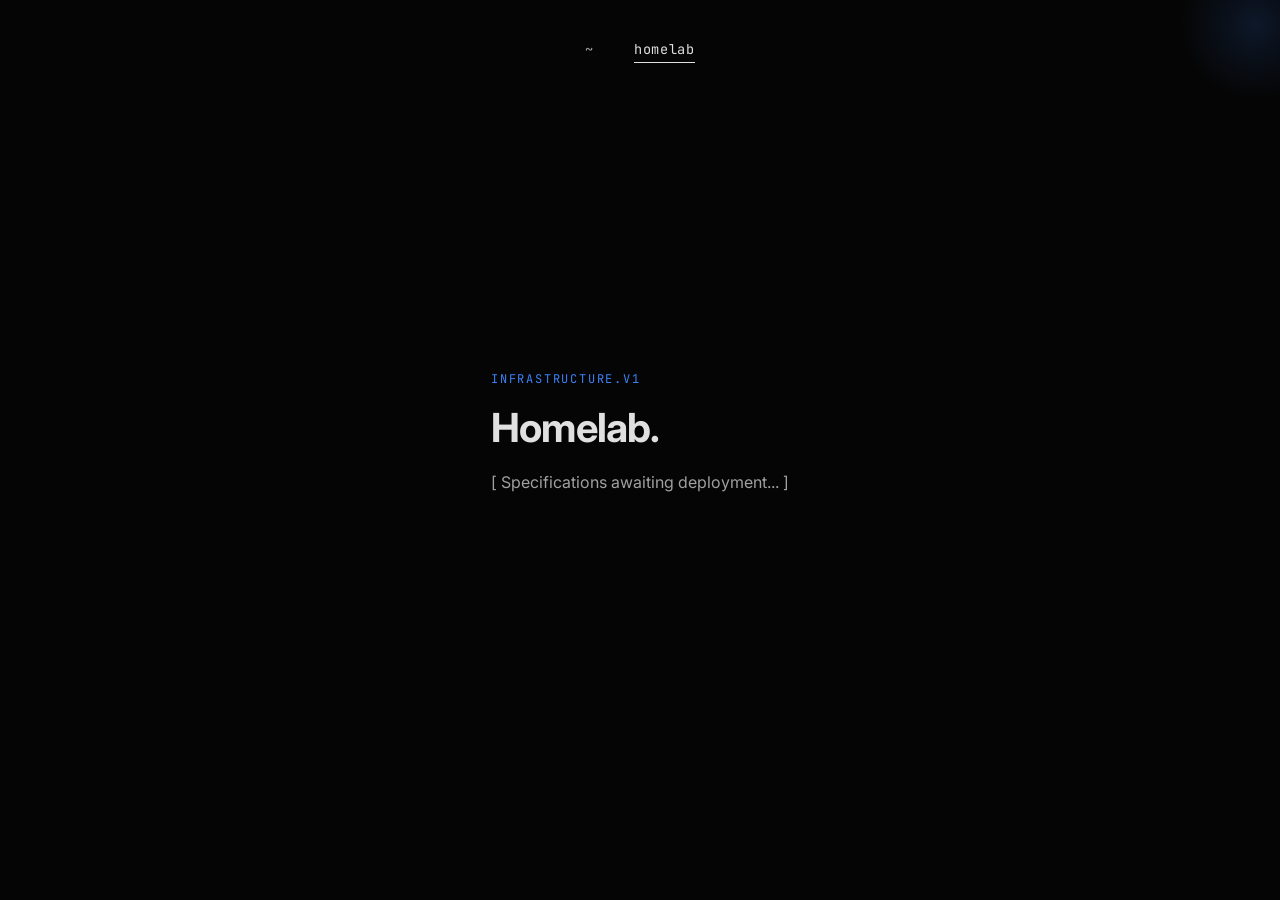
==== homelab.html @ 0dddd1da "Add files via upload" ====
<!DOCTYPE html>
<html lang="en">
<head>
    <meta charset="UTF-8">
    <meta name="viewport" content="width=device-width, initial-scale=1.0">
    <title>SECURE // HOMELAB</title>
    
    <link rel="apple-touch-icon" sizes="180x180" href="apple-touch-icon.png">
    <link rel="icon" type="image/png" sizes="32x32" href="favicon-32x32.png">
    <link rel="icon" type="image/png" sizes="16x16" href="favicon-16x16.png">
    <link rel="manifest" href="site.webmanifest">
    <link rel="icon" type="image/x-icon" href="favicon.ico">

    <style>
        @import url('https://fonts.googleapis.com/css2?family=JetBrains+Mono:wght@300;500&family=Inter:wght@400;700&display=swap');

        body, html {
            margin: 0;
            padding: 0;
            height: 100%;
            background: #050505;
            color: #e0e0e0;
            font-family: 'Inter', sans-serif;
            display: flex;
            justify-content: center;
            align-items: center;
            overflow: hidden;
        }

        body::before {
            content: "";
            position: fixed;
            top: 0; left: 0; width: 100%; height: 100%;
            opacity: 0.5;
            pointer-events: none;
            background-image: url('https://www.transparenttextures.com/patterns/stardust.png');
            filter: blur(4px);
            transform: scale(1.1);
        }

        .top-nav {
            position: absolute;
            top: 2.5rem;
            left: 0;
            width: 100%;
            display: flex;
            justify-content: center;
            gap: 2.5rem;
            z-index: 10;
        }

        .nav-link {
            font-family: 'JetBrains Mono', monospace;
            color: #a0a0a0;
            text-decoration: none;
            font-size: 0.85rem;
            letter-spacing: 0.05em;
            transition: all 0.3s ease;
            padding-bottom: 4px;
            border-bottom: 1px solid transparent;
        }

        .nav-link:hover {
            color: #3b82f6;
            border-bottom: 1px solid #3b82f6;
        }

        .nav-link.active {
            color: #e0e0e0;
            border-bottom: 1px solid #e0e0e0;
        }

        .card {
            width: 90%;
            max-width: 500px;
            padding: 3rem;
            background: transparent; 
            border-radius: 12px;
            text-align: left;
            position: relative;
        }

        .tag {
            font-family: 'JetBrains Mono', monospace;
            font-size: 0.75rem;
            color: #3b82f6;
            letter-spacing: 0.15em;
            margin-bottom: 1rem;
            display: block;
        }

        h1 {
            font-weight: 700;
            font-size: 2.5rem;
            margin: 0 0 1rem 0;
            letter-spacing: -0.02em;
        }

        p {
            font-size: 1rem;
            line-height: 1.8;
            color: #a0a0a0;
            margin-bottom: 2rem;
        }

        .glow {
            position: absolute;
            top: -50px;
            right: -50px;
            width: 150px;
            height: 150px;
            background: radial-gradient(circle, rgba(59, 130, 246, 0.15), transparent 70%);
            z-index: -1;
        }

        /* --- MOBILE RESPONSIVENESS --- */
        @media (max-width: 600px) {
            .card {
                padding: 1.5rem;
                width: 85%;
            }
            h1 {
                font-size: 2rem;
            }
            p {
                font-size: 0.95rem;
            }
            .top-nav {
                top: 1.5rem;
                gap: 1.5rem;
            }
        }
    </style>
</head>
<body>

    <nav class="top-nav">
        <a href="index.html" class="nav-link">~</a>
        <a href="homelab.html" class="nav-link active">homelab</a>
    </nav>

    <div class="glow"></div>
    <div class="card">
        <span class="tag">INFRASTRUCTURE.V1</span>
        <h1>Homelab.</h1>
        
        <p>[ Specifications awaiting deployment... ]</p>
        
    </div>

</body>
</html>
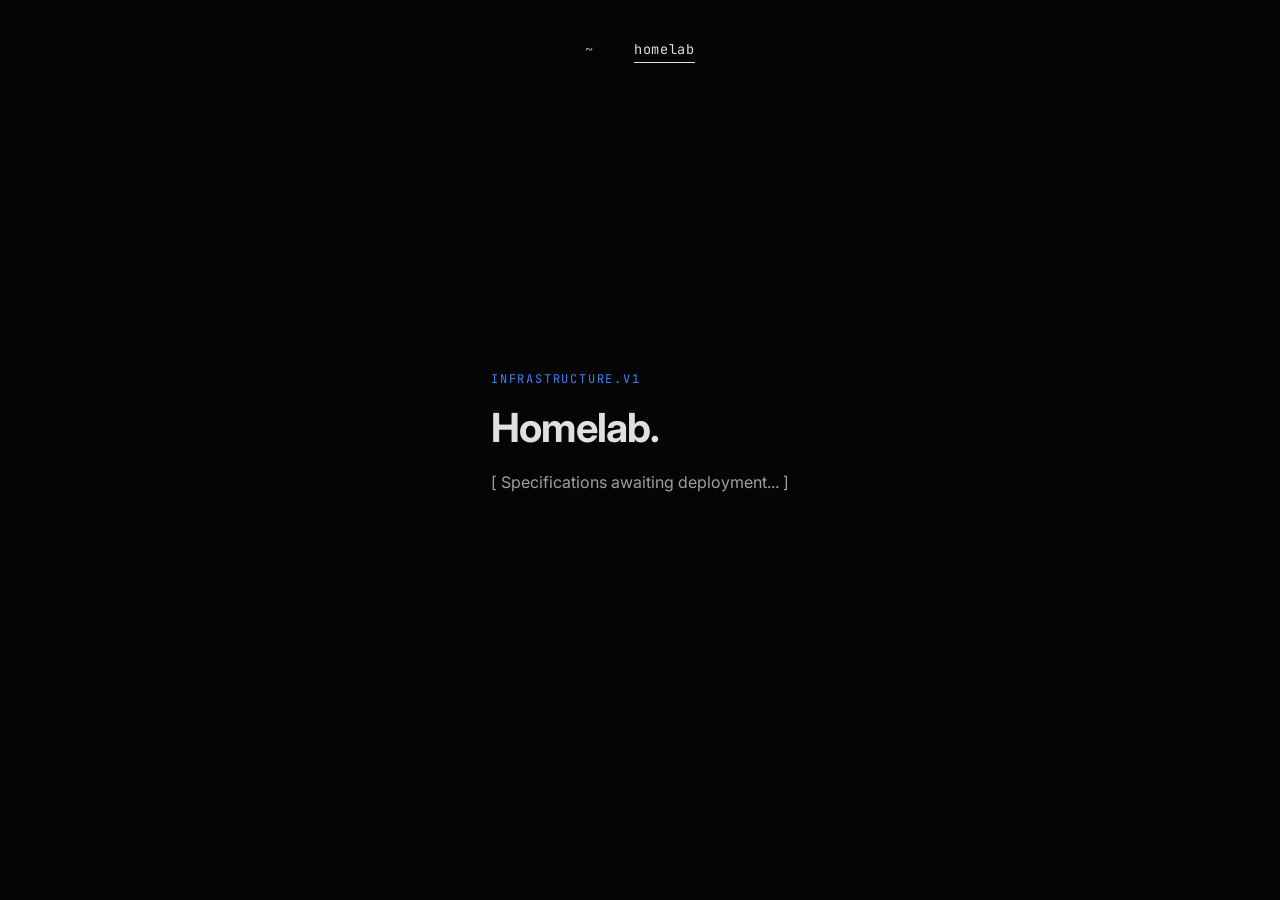
==== commit ba8c7887: "Update homelab.html" ====
--- a/homelab.html
+++ b/homelab.html
@@ -5,9 +5,9 @@
     <meta name="viewport" content="width=device-width, initial-scale=1.0">
     <title>SECURE // HOMELAB</title>
     
-    <link rel="apple-touch-icon" sizes="180x180" href="apple-touch-icon.png">
-    <link rel="icon" type="image/png" sizes="32x32" href="favicon-32x32.png">
-    <link rel="icon" type="image/png" sizes="16x16" href="favicon-16x16.png">
+    <link rel="apple-touch-icon" sizes="180x180" href="favicons/apple-touch-icon.png">
+    <link rel="icon" type="image/png" sizes="32x32" href="favicons/favicon-32x32.png">
+    <link rel="icon" type="image/png" sizes="16x16" href="favicons/favicon-16x16.png">
     <link rel="manifest" href="site.webmanifest">
     <link rel="icon" type="image/x-icon" href="favicon.ico">
 
@@ -139,8 +139,8 @@
         <a href="homelab.html" class="nav-link active">homelab</a>
     </nav>
 
-    <div class="glow"></div>
-    <div class="card">
+    <div class="card">
+        <div class="glow"></div>
         <span class="tag">INFRASTRUCTURE.V1</span>
         <h1>Homelab.</h1>
         
@@ -149,4 +149,4 @@
     </div>
 
 </body>
-</html>+</html>
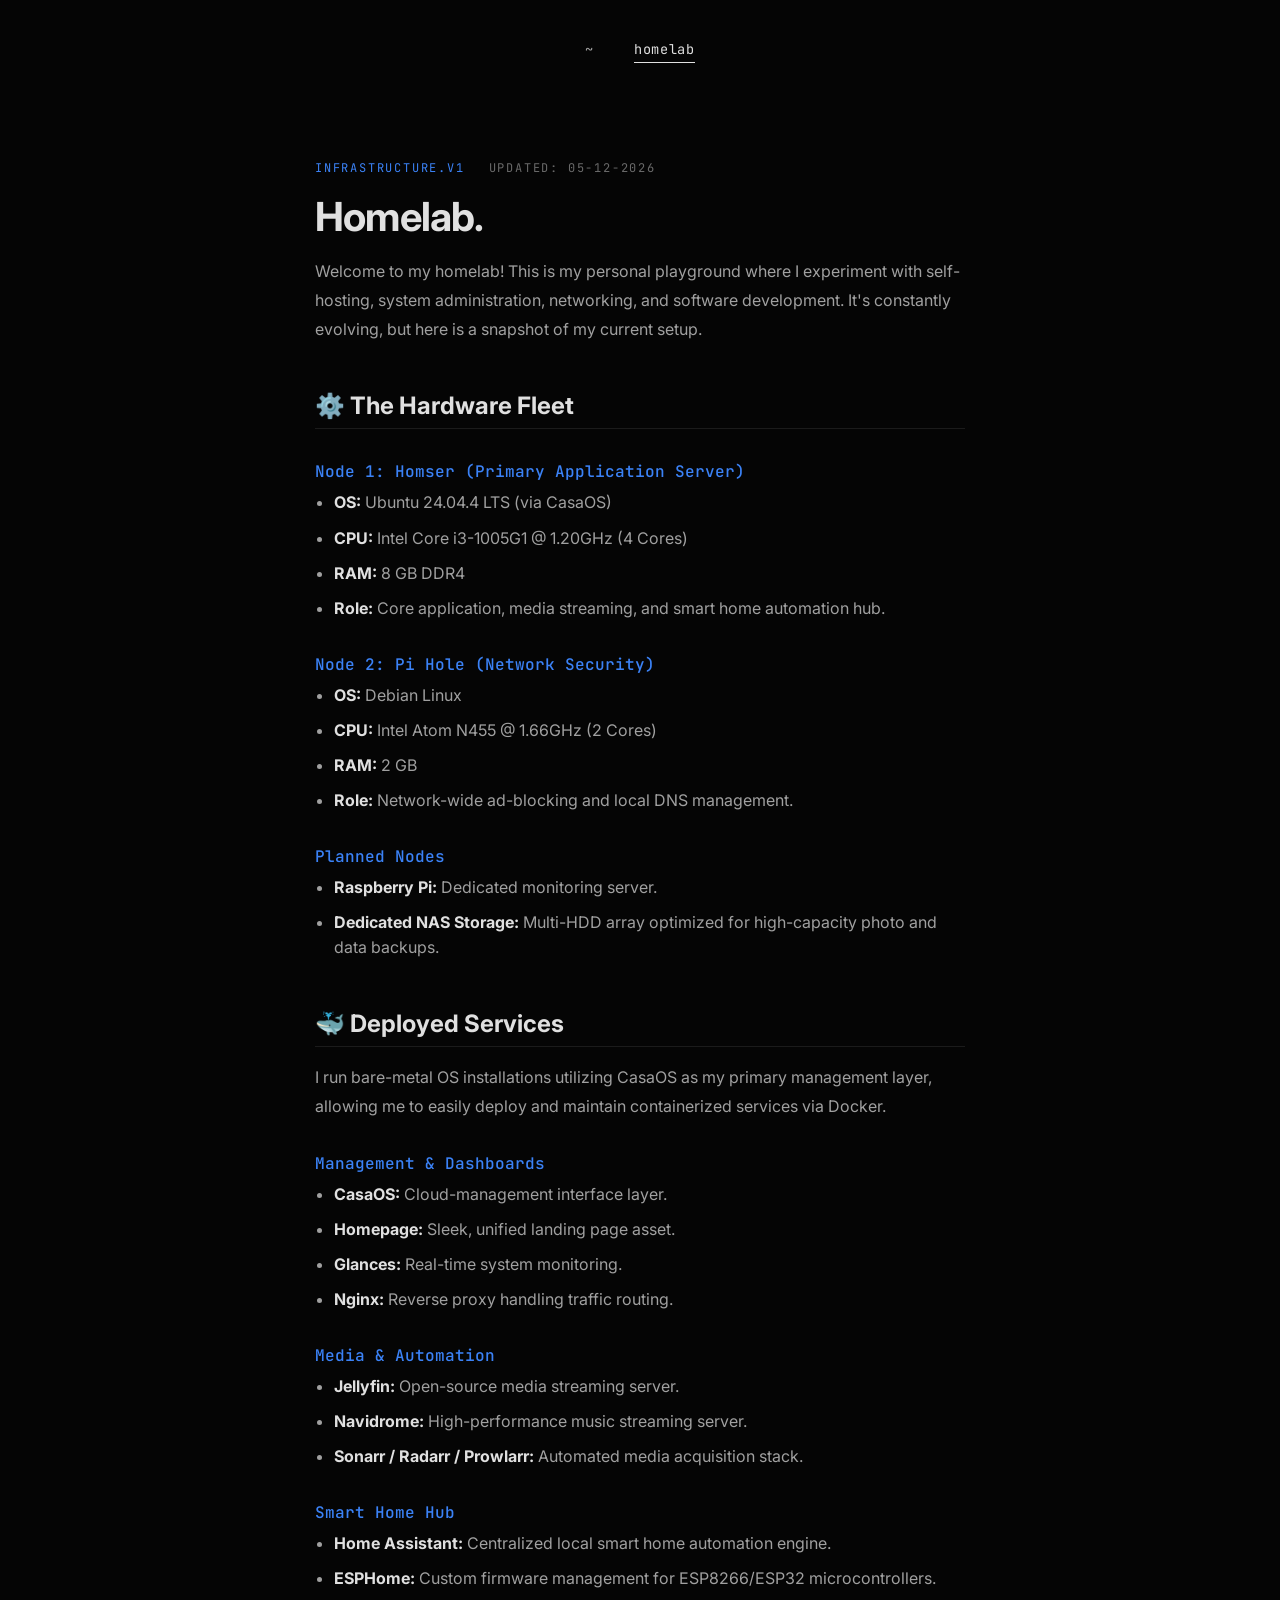
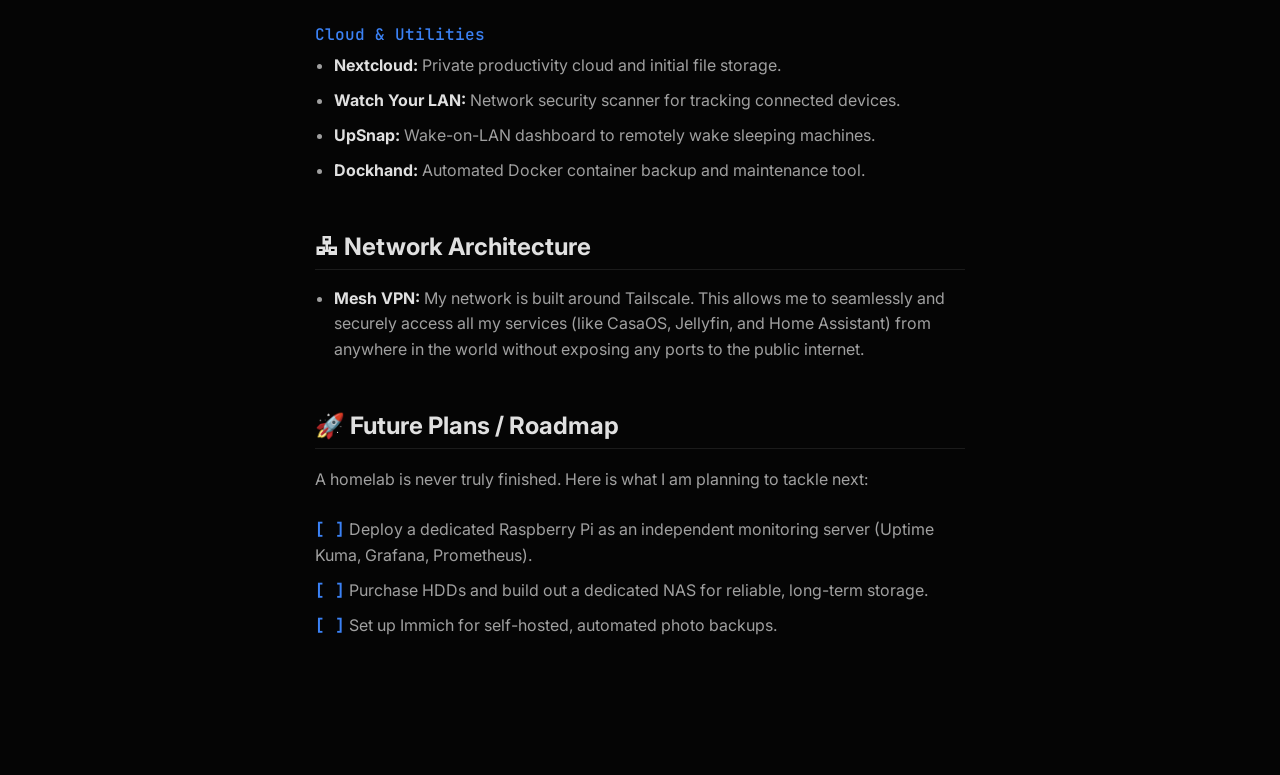
==== commit 2b859780: "Updated layout and added styling" ====
--- a/homelab.html
+++ b/homelab.html
@@ -11,126 +11,7 @@
     <link rel="manifest" href="site.webmanifest">
     <link rel="icon" type="image/x-icon" href="favicon.ico">
 
-    <style>
-        @import url('https://fonts.googleapis.com/css2?family=JetBrains+Mono:wght@300;500&family=Inter:wght@400;700&display=swap');
-
-        body, html {
-            margin: 0;
-            padding: 0;
-            height: 100%;
-            background: #050505;
-            color: #e0e0e0;
-            font-family: 'Inter', sans-serif;
-            display: flex;
-            justify-content: center;
-            align-items: center;
-            overflow: hidden;
-        }
-
-        body::before {
-            content: "";
-            position: fixed;
-            top: 0; left: 0; width: 100%; height: 100%;
-            opacity: 0.5;
-            pointer-events: none;
-            background-image: url('https://www.transparenttextures.com/patterns/stardust.png');
-            filter: blur(4px);
-            transform: scale(1.1);
-        }
-
-        .top-nav {
-            position: absolute;
-            top: 2.5rem;
-            left: 0;
-            width: 100%;
-            display: flex;
-            justify-content: center;
-            gap: 2.5rem;
-            z-index: 10;
-        }
-
-        .nav-link {
-            font-family: 'JetBrains Mono', monospace;
-            color: #a0a0a0;
-            text-decoration: none;
-            font-size: 0.85rem;
-            letter-spacing: 0.05em;
-            transition: all 0.3s ease;
-            padding-bottom: 4px;
-            border-bottom: 1px solid transparent;
-        }
-
-        .nav-link:hover {
-            color: #3b82f6;
-            border-bottom: 1px solid #3b82f6;
-        }
-
-        .nav-link.active {
-            color: #e0e0e0;
-            border-bottom: 1px solid #e0e0e0;
-        }
-
-        .card {
-            width: 90%;
-            max-width: 500px;
-            padding: 3rem;
-            background: transparent; 
-            border-radius: 12px;
-            text-align: left;
-            position: relative;
-        }
-
-        .tag {
-            font-family: 'JetBrains Mono', monospace;
-            font-size: 0.75rem;
-            color: #3b82f6;
-            letter-spacing: 0.15em;
-            margin-bottom: 1rem;
-            display: block;
-        }
-
-        h1 {
-            font-weight: 700;
-            font-size: 2.5rem;
-            margin: 0 0 1rem 0;
-            letter-spacing: -0.02em;
-        }
-
-        p {
-            font-size: 1rem;
-            line-height: 1.8;
-            color: #a0a0a0;
-            margin-bottom: 2rem;
-        }
-
-        .glow {
-            position: absolute;
-            top: -50px;
-            right: -50px;
-            width: 150px;
-            height: 150px;
-            background: radial-gradient(circle, rgba(59, 130, 246, 0.15), transparent 70%);
-            z-index: -1;
-        }
-
-        /* --- MOBILE RESPONSIVENESS --- */
-        @media (max-width: 600px) {
-            .card {
-                padding: 1.5rem;
-                width: 85%;
-            }
-            h1 {
-                font-size: 2rem;
-            }
-            p {
-                font-size: 0.95rem;
-            }
-            .top-nav {
-                top: 1.5rem;
-                gap: 1.5rem;
-            }
-        }
-    </style>
+    <link rel="stylesheet" href="style.css">
 </head>
 <body>
 
@@ -139,14 +20,102 @@
         <a href="homelab.html" class="nav-link active">homelab</a>
     </nav>
 
-    <div class="card">
+    <div class="card homelab-card">
         <div class="glow"></div>
-        <span class="tag">INFRASTRUCTURE.V1</span>
+        
+        <div class="tag-container">
+            <span class="tag">INFRASTRUCTURE.V1</span>
+            <span class="tag date-tag" id="last-updated">UPDATED: // FETCHING...</span>
+        </div>
+        
         <h1>Homelab.</h1>
         
-        <p>[ Specifications awaiting deployment... ]</p>
-        
+        <p>Welcome to my homelab! This is my personal playground where I experiment with self-hosting, system administration, networking, and software development. It's constantly evolving, but here is a snapshot of my current setup.</p>
+
+        <h2>⚙️ The Hardware Fleet</h2>
+
+        <h3>Node 1: Homser (Primary Application Server)</h3>
+        <ul>
+            <li><strong>OS:</strong> Ubuntu 24.04.4 LTS (via CasaOS)</li>
+            <li><strong>CPU:</strong> Intel Core i3-1005G1 @ 1.20GHz (4 Cores)</li>
+            <li><strong>RAM:</strong> 8 GB DDR4</li>
+            <li><strong>Role:</strong> Core application, media streaming, and smart home automation hub.</li>
+        </ul>
+
+        <h3>Node 2: Pi Hole (Network Security)</h3>
+        <ul>
+            <li><strong>OS:</strong> Debian Linux</li>
+            <li><strong>CPU:</strong> Intel Atom N455 @ 1.66GHz (2 Cores)</li>
+            <li><strong>RAM:</strong> 2 GB</li>
+            <li><strong>Role:</strong> Network-wide ad-blocking and local DNS management.</li>
+        </ul>
+
+        <h3>Planned Nodes</h3>
+        <ul>
+            <li><strong>Raspberry Pi:</strong> Dedicated monitoring server.</li>
+            <li><strong>Dedicated NAS Storage:</strong> Multi-HDD array optimized for high-capacity photo and data backups.</li>
+        </ul>
+
+        <h2>🐳 Deployed Services</h2>
+        <p>I run bare-metal OS installations utilizing CasaOS as my primary management layer, allowing me to easily deploy and maintain containerized services via Docker.</p>
+
+        <h3>Management & Dashboards</h3>
+        <ul>
+            <li><strong>CasaOS:</strong> Cloud-management interface layer.</li>
+            <li><strong>Homepage:</strong> Sleek, unified landing page asset.</li>
+            <li><strong>Glances:</strong> Real-time system monitoring.</li>
+            <li><strong>Nginx:</strong> Reverse proxy handling traffic routing.</li>
+        </ul>
+
+        <h3>Media & Automation</h3>
+        <ul>
+            <li><strong>Jellyfin:</strong> Open-source media streaming server.</li>
+            <li><strong>Navidrome:</strong> High-performance music streaming server.</li>
+            <li><strong>Sonarr / Radarr / Prowlarr:</strong> Automated media acquisition stack.</li>
+        </ul>
+
+        <h3>Smart Home Hub</h3>
+        <ul>
+            <li><strong>Home Assistant:</strong> Centralized local smart home automation engine.</li>
+            <li><strong>ESPHome:</strong> Custom firmware management for ESP8266/ESP32 microcontrollers.</li>
+        </ul>
+
+        <h3>Cloud & Utilities</h3>
+        <ul>
+            <li><strong>Nextcloud:</strong> Private productivity cloud and initial file storage.</li>
+            <li><strong>Watch Your LAN:</strong> Network security scanner for tracking connected devices.</li>
+            <li><strong>UpSnap:</strong> Wake-on-LAN dashboard to remotely wake sleeping machines.</li>
+            <li><strong>Dockhand:</strong> Automated Docker container backup and maintenance tool.</li>
+        </ul>
+
+        <h2>🖧 Network Architecture</h2>
+        <ul>
+            <li><strong>Mesh VPN:</strong> My network is built around Tailscale. This allows me to seamlessly and securely access all my services (like CasaOS, Jellyfin, and Home Assistant) from anywhere in the world without exposing any ports to the public internet.</li>
+        </ul>
+
+        <h2>🚀 Future Plans / Roadmap</h2>
+        <p>A homelab is never truly finished. Here is what I am planning to tackle next:</p>
+        <ul style="list-style-type: none; padding-left: 0;">
+            <li><span class="mono-check">[ ]</span> Deploy a dedicated Raspberry Pi as an independent monitoring server (Uptime Kuma, Grafana, Prometheus).</li>
+            <li><span class="mono-check">[ ]</span> Purchase HDDs and build out a dedicated NAS for reliable, long-term storage.</li>
+            <li><span class="mono-check">[ ]</span> Set up Immich for self-hosted, automated photo backups.</li>
+        </ul>
+
     </div>
 
+    <script>
+        // Fetch the last modified date of the document
+        const dateObj = new Date(document.lastModified);
+        
+        // Format it to DD-MM-YYYY (en-GB defaults to day-month-year)
+        const formattedDate = dateObj.toLocaleDateString('en-GB', {
+            day: '2-digit',
+            month: '2-digit',
+            year: 'numeric'
+        }).replace(/\//g, '-');
+        
+        // Inject into the HTML
+        document.getElementById('last-updated').innerText = `UPDATED: ${formattedDate}`;
+    </script>
 </body>
-</html>
+</html>
--- a/style.css
+++ b/style.css
@@ -0,0 +1,235 @@
+@import url('https://fonts.googleapis.com/css2?family=JetBrains+Mono:wght@300;500&family=Inter:wght@400;700&display=swap');
+
+@view-transition {
+    navigation: auto;
+}
+
+/* --- BASE STYLES --- */
+body, html {
+    margin: 0;
+    padding: 0;
+    min-height: 100vh;
+    background: #050505;
+    color: #e0e0e0;
+    font-family: 'Inter', sans-serif;
+    display: flex;
+    justify-content: center;
+    overflow-x: hidden;
+}
+
+::-webkit-scrollbar {
+    display: none;
+}
+
+html {
+    scrollbar-width: none; /* Firefox */
+    -ms-overflow-style: none; /* IE and Edge */
+}
+
+body::before {
+    content: "";
+    position: fixed;
+    top: 0; left: 0; width: 100%; height: 100%;
+    opacity: 0.5;
+    pointer-events: none;
+    background-image: url('https://www.transparenttextures.com/patterns/stardust.png');
+    filter: blur(4px);
+    transform: scale(1.1);
+}
+
+/* Specific layout for the locked landing page */
+body.index-page {
+    align-items: center;
+    overflow: hidden;
+    height: 100vh;
+}
+
+/* --- NAVIGATION --- */
+.top-nav {
+    position: absolute;
+    top: 2.5rem;
+    left: 0;
+    width: 100%;
+    display: flex;
+    justify-content: center;
+    gap: 2.5rem;
+    z-index: 10;
+}
+
+.nav-link {
+    font-family: 'JetBrains Mono', monospace;
+    color: #a0a0a0;
+    text-decoration: none;
+    font-size: 0.85rem;
+    letter-spacing: 0.05em;
+    transition: all 0.3s ease;
+    padding-bottom: 4px;
+    border-bottom: 1px solid transparent;
+}
+
+.nav-link:hover {
+    color: #3b82f6;
+    border-bottom: 1px solid #3b82f6;
+}
+
+.nav-link.active {
+    color: #e0e0e0;
+    border-bottom: 1px solid #e0e0e0;
+}
+
+/* --- LAYOUT CONTAINERS --- */
+.card {
+    width: 90%;
+    padding: 3rem;
+    background: transparent; 
+    border-radius: 12px;
+    text-align: left;
+    position: relative;
+}
+
+.index-card {
+    max-width: 500px;
+}
+
+.homelab-card {
+    max-width: 650px;
+    margin-top: 7rem;
+    margin-bottom: 4rem;
+}
+
+/* --- TYPOGRAPHY & TAGS --- */
+.tag-container {
+    display: flex;
+    gap: 1.5rem;
+    align-items: baseline;
+    margin-bottom: 1rem;
+    flex-wrap: wrap;
+}
+
+.tag {
+    font-family: 'JetBrains Mono', monospace;
+    font-size: 0.75rem;
+    color: #3b82f6;
+    letter-spacing: 0.15em;
+    display: block;
+}
+
+.tag-container .tag {
+    margin-bottom: 0; 
+}
+
+/* Fallback margin if tag is used without container (like in index.html) */
+.card > .tag {
+    margin-bottom: 1rem;
+}
+
+.date-tag {
+    color: #6a6a6a; 
+}
+
+h1 {
+    font-weight: 700;
+    font-size: 2.5rem;
+    margin: 0 0 1rem 0;
+    letter-spacing: -0.02em;
+}
+
+h2 {
+    font-weight: 700;
+    font-size: 1.5rem;
+    margin: 3rem 0 1rem 0;
+    border-bottom: 1px solid rgba(224, 224, 224, 0.1);
+    padding-bottom: 0.5rem;
+    color: #e0e0e0;
+}
+
+h3 {
+    font-family: 'JetBrains Mono', monospace;
+    font-weight: 500;
+    font-size: 1rem;
+    color: #3b82f6;
+    margin: 2rem 0 0.5rem 0;
+}
+
+p {
+    font-size: 1rem;
+    line-height: 1.8;
+    color: #a0a0a0;
+    margin-bottom: 1.5rem;
+}
+
+/* Index page paragraph has more margin bottom */
+.index-card p {
+    margin-bottom: 2rem;
+}
+
+ul {
+    margin: 0 0 1.5rem 0;
+    padding-left: 1.2rem;
+    color: #a0a0a0;
+    line-height: 1.6;
+}
+
+li {
+    margin-bottom: 0.6rem;
+}
+
+strong {
+    color: #e0e0e0;
+}
+
+.mono-check {
+    font-family: 'JetBrains Mono', monospace;
+    color: #3b82f6;
+    font-weight: bold;
+}
+
+/* --- BUTTONS & EFFECTS --- */
+.btn {
+    font-family: 'JetBrains Mono', monospace;
+    padding: 0.8rem 1.5rem;
+    background: transparent;
+    border: 1px solid #e0e0e0;
+    color: #e0e0e0;
+    text-decoration: none;
+    font-size: 0.9rem;
+    transition: all 0.3s ease;
+    cursor: pointer;
+}
+
+.btn:hover {
+    background: #e0e0e0;
+    color: #050505;
+}
+
+.glow {
+    position: absolute;
+    top: -50px;
+    right: -50px;
+    width: 150px;
+    height: 150px;
+    background: radial-gradient(circle, rgba(59, 130, 246, 0.15), transparent 70%);
+    z-index: -1;
+}
+
+/* --- MOBILE RESPONSIVENESS --- */
+@media (max-width: 600px) {
+    .card {
+        padding: 1.5rem;
+        width: 85%;
+    }
+    .homelab-card {
+        margin-top: 5rem;
+    }
+    .tag-container {
+        gap: 1rem;
+    }
+    h1 { font-size: 2rem; }
+    h2 { font-size: 1.3rem; }
+    h3 { font-size: 0.95rem; }
+    p, ul { font-size: 0.95rem; }
+    .top-nav {
+        top: 1.5rem;
+        gap: 1.5rem;
+    }
+}
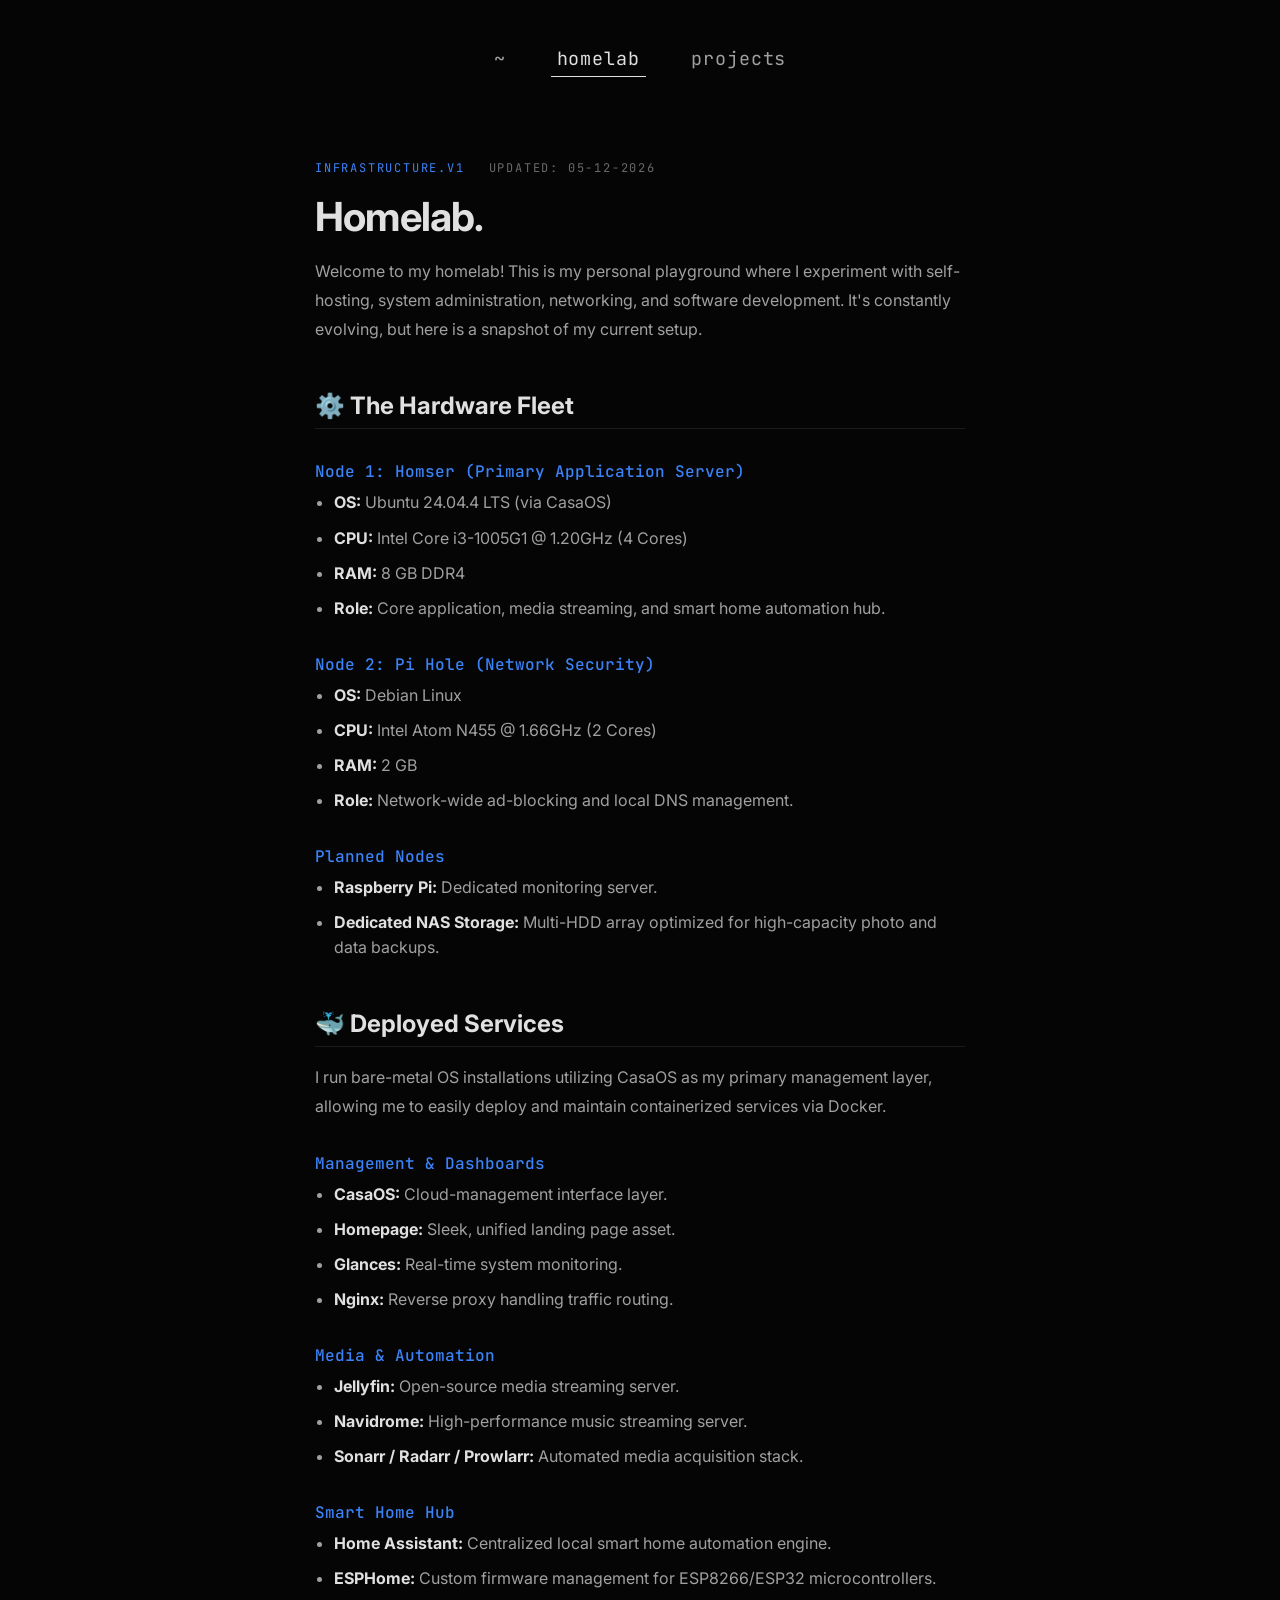
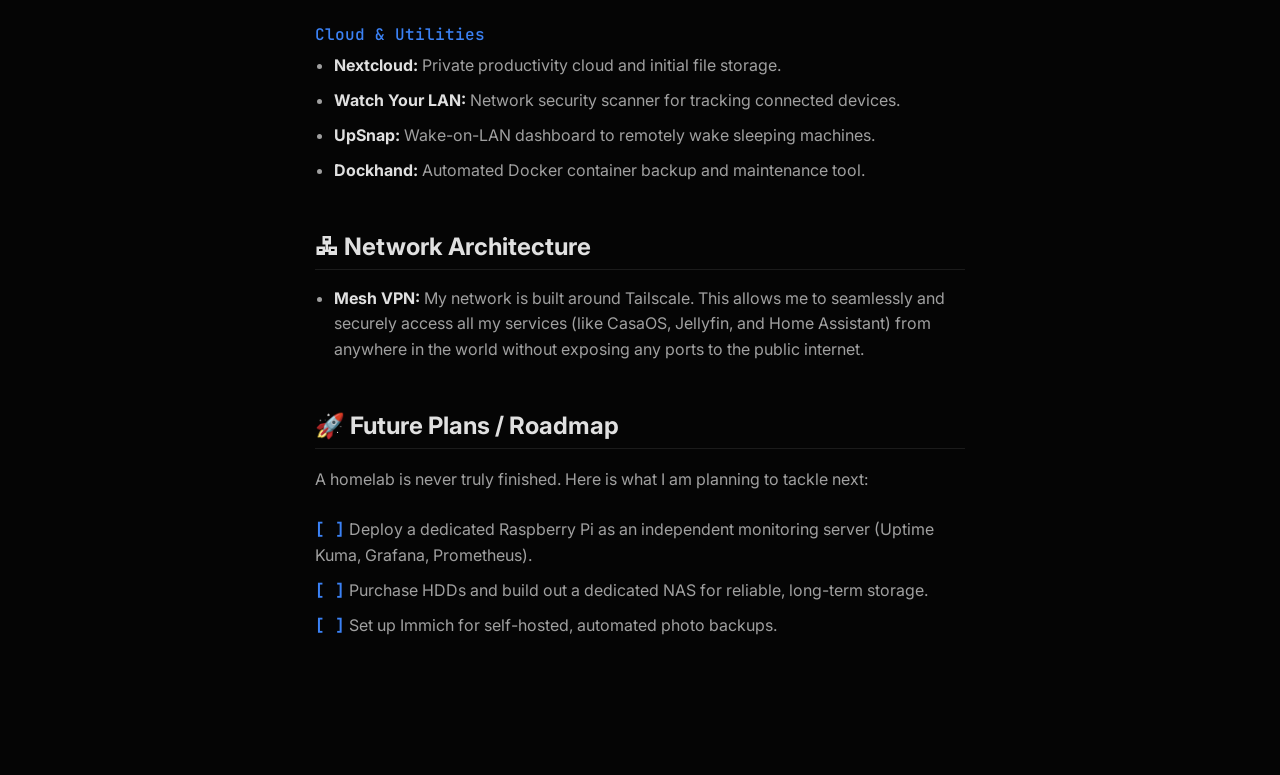
==== commit 7ddfe628: "Added projects placeholders and scripts" ====
--- a/homelab.html
+++ b/homelab.html
@@ -18,6 +18,7 @@
     <nav class="top-nav">
         <a href="index.html" class="nav-link">~</a>
         <a href="homelab.html" class="nav-link active">homelab</a>
+        <a href="projects.html" class="nav-link">projects</a>
     </nav>
 
     <div class="card homelab-card">
--- a/style.css
+++ b/style.css
@@ -60,10 +60,11 @@
     font-family: 'JetBrains Mono', monospace;
     color: #a0a0a0;
     text-decoration: none;
-    font-size: 0.85rem;
+    font-size: 1.15rem;
     letter-spacing: 0.05em;
     transition: all 0.3s ease;
-    padding-bottom: 4px;
+    /*padding-bottom: 4px;*/
+    padding: 0.3em 0.3em;
     border-bottom: 1px solid transparent;
 }
 
@@ -232,4 +233,88 @@
         top: 1.5rem;
         gap: 1.5rem;
     }
+}
+
+/* --- TERMINAL MODAL OVERLAY (STABLE) --- */
+.modal-overlay {
+    position: fixed;
+    top: 0; left: 0; width: 100%; height: 100%;
+    background: rgba(5, 5, 5, 0.95); /* Solid dark tint instead of blur */
+    display: flex;
+    justify-content: center;
+    align-items: center;
+    z-index: 100;
+    opacity: 0;
+    pointer-events: none;
+    transition: opacity 0.2s ease-in-out; /* Pure fade, no sliding */
+}
+
+.modal-overlay.active {
+    opacity: 1;
+    pointer-events: auto;
+}
+
+.terminal-window {
+    width: 90%;
+    max-width: 800px;
+    background: #0a0a0a;
+    border: 1px solid #3b82f6;
+    border-radius: 8px;
+    box-shadow: 0 10px 30px rgba(0, 0, 0, 0.9);
+    overflow: hidden;
+    /* Removed all transforms to stop the jitter */
+}
+
+.terminal-header {
+    background: rgba(59, 130, 246, 0.1);
+    border-bottom: 1px solid #3b82f6;
+    padding: 0.8rem 1rem;
+    display: flex;
+    justify-content: space-between;
+    align-items: center;
+    font-family: 'JetBrains Mono', monospace;
+    font-size: 0.85rem;
+    color: #a0a0a0;
+}
+
+.terminal-actions {
+    display: flex;
+    gap: 1rem;
+}
+
+.terminal-btn {
+    background: transparent;
+    border: none;
+    color: #3b82f6;
+    font-family: 'JetBrains Mono', monospace;
+    cursor: pointer;
+    font-size: 0.85rem;
+}
+
+.terminal-btn:hover {
+    color: #e0e0e0;
+}
+
+.terminal-body {
+    padding: 1.5rem;
+    max-height: 60vh;
+    overflow-y: auto;
+}
+
+.terminal-body pre {
+    margin: 0;
+    font-family: 'JetBrains Mono', monospace;
+    font-size: 0.9rem;
+    line-height: 1.5;
+    color: #e0e0e0;
+    white-space: pre-wrap;
+}
+
+/* Modal Scrollbar Styling */
+.terminal-body::-webkit-scrollbar {
+    width: 8px;
+}
+.terminal-body::-webkit-scrollbar-thumb {
+    background: #3b82f6;
+    border-radius: 4px;
 }
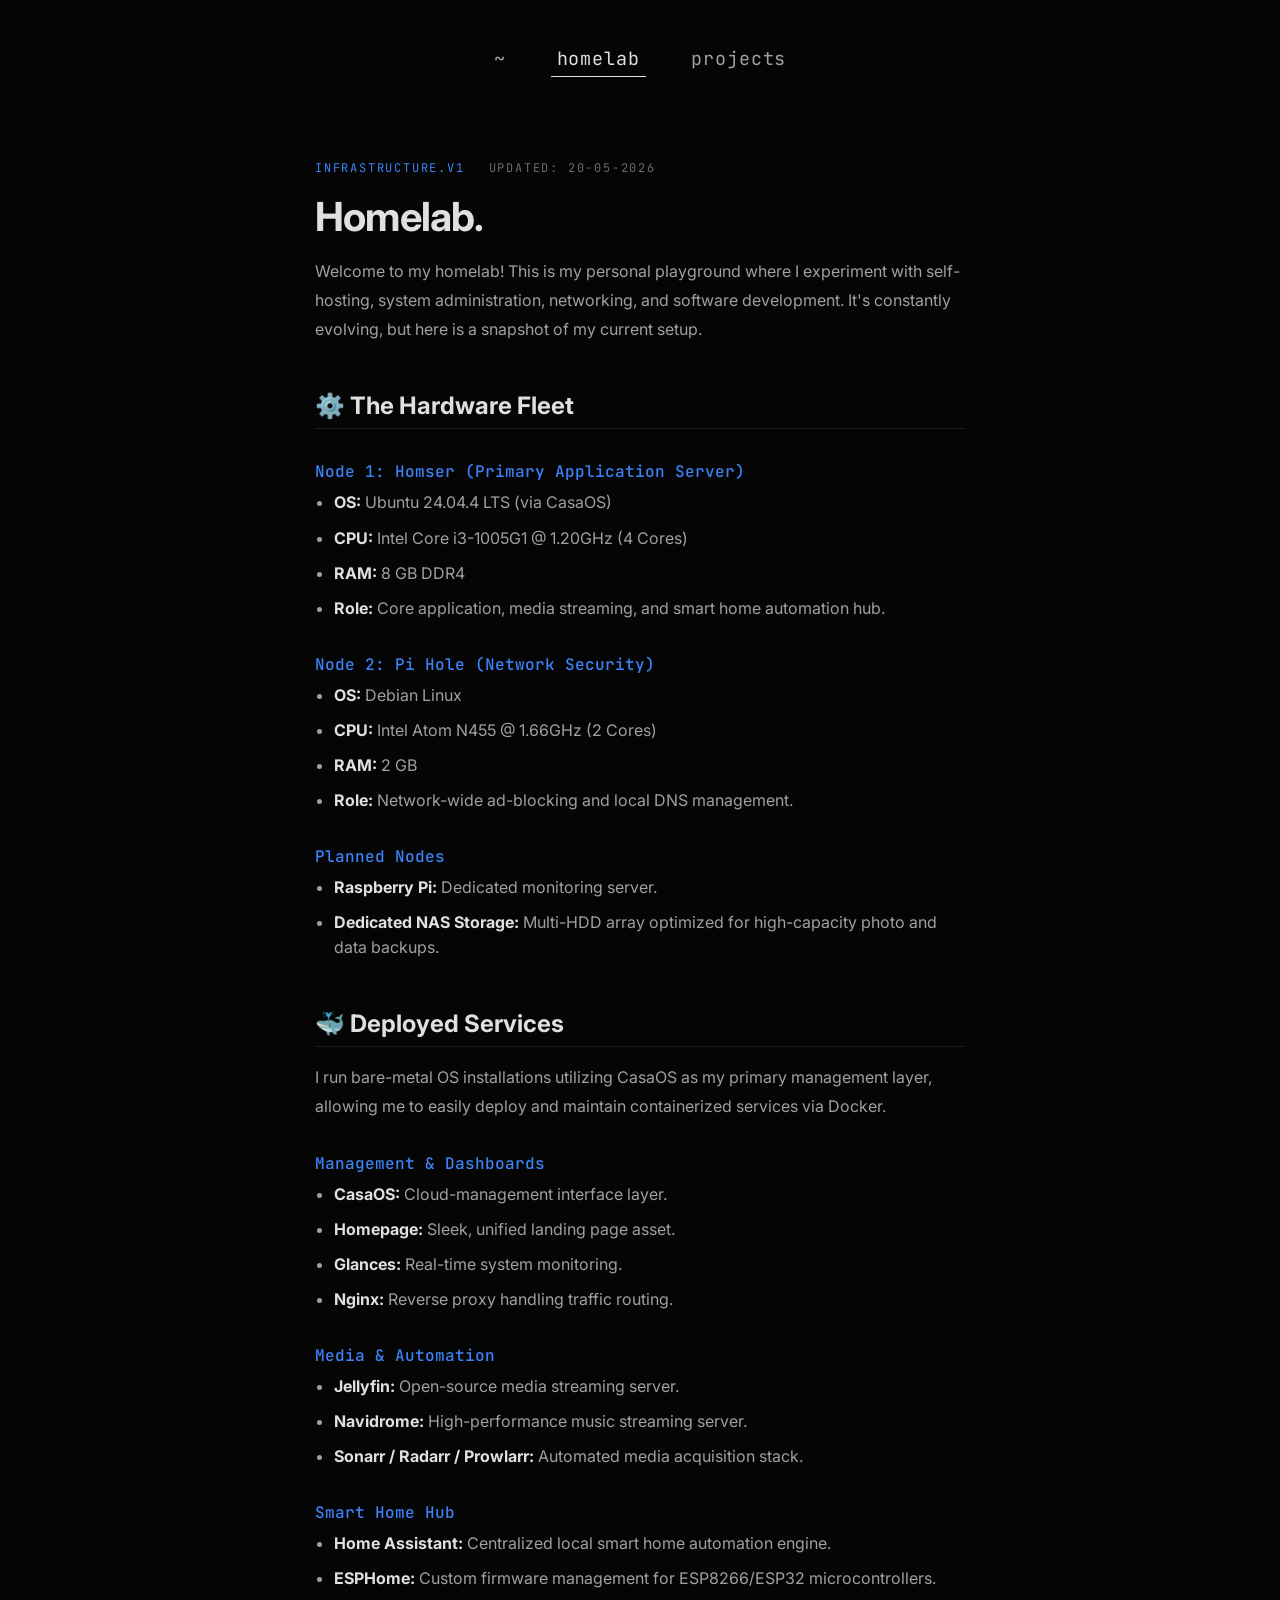
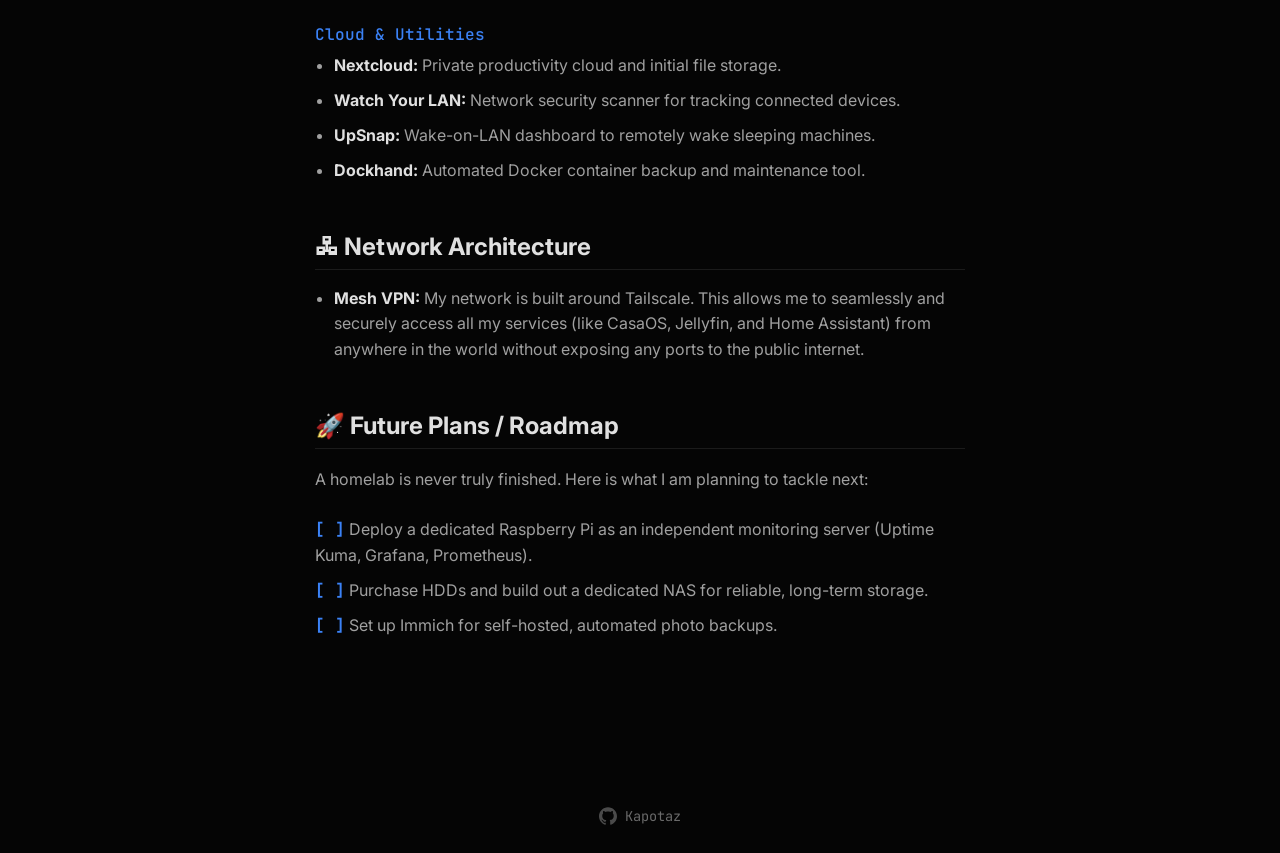
==== commit 32e4d43d: "Fixed terminal window and added more vanigation" ====
--- a/homelab.html
+++ b/homelab.html
@@ -26,7 +26,7 @@
         
         <div class="tag-container">
             <span class="tag">INFRASTRUCTURE.V1</span>
-            <span class="tag date-tag" id="last-updated">UPDATED: // FETCHING...</span>
+            <span class="tag date-tag">UPDATED: 20-05-2026</span>
         </div>
         
         <h1>Homelab.</h1>
@@ -103,20 +103,34 @@
         </ul>
 
     </div>
+    <button id="scrollTopBtn" class="scroll-top-btn" onclick="scrollToTop()">[ ^ TOP ]</button>
 
     <script>
-        // Fetch the last modified date of the document
-        const dateObj = new Date(document.lastModified);
-        
-        // Format it to DD-MM-YYYY (en-GB defaults to day-month-year)
-        const formattedDate = dateObj.toLocaleDateString('en-GB', {
-            day: '2-digit',
-            month: '2-digit',
-            year: 'numeric'
-        }).replace(/\//g, '-');
-        
-        // Inject into the HTML
-        document.getElementById('last-updated').innerText = `UPDATED: ${formattedDate}`;
+        const scrollTopBtn = document.getElementById('scrollTopBtn');
+
+        window.addEventListener('scroll', () => {
+            if (window.scrollY > 300) {
+                scrollTopBtn.classList.add('visible');
+            } else {
+                scrollTopBtn.classList.remove('visible');
+            }
+        });
+
+        function scrollToTop() {
+            window.scrollTo({
+                top: 0,
+                behavior: 'smooth'
+            });
+            document.getElementById('scrollTopBtn').blur(); 
+        }
     </script>
+    <footer class="site-footer">
+        <a href="https://github.com/Kapotaz/Kapotaz.github.io" target="_blank" rel="noopener noreferrer" class="github-link">
+            <svg viewBox="0 0 24 24" class="github-icon" width="18" height="18">
+                <path fill="currentColor" d="M12 .297c-6.63 0-12 5.373-12 12 0 5.303 3.438 9.8 8.205 11.385.6.113.82-.258.82-.577 0-.285-.01-1.04-.015-2.04-3.338.724-4.042-1.61-4.042-1.61C4.422 18.07 3.633 17.7 3.633 17.7c-1.087-.744.084-.729.084-.729 1.205.084 1.838 1.236 1.838 1.236 1.07 1.835 2.809 1.305 3.495.998.108-.776.417-1.305.76-1.605-2.665-.3-5.466-1.332-5.466-5.93 0-1.31.465-2.38 1.235-3.22-.135-.303-.54-1.523.105-3.176 0 0 1.005-.322 3.3 1.23.96-.267 1.98-.399 3-.405 1.02.006 2.04.138 3 .405 2.28-1.552 3.285-1.23 3.285-1.23.645 1.653.24 2.873.12 3.176.765.84 1.23 1.91 1.23 3.22 0 4.61-2.805 5.625-5.475 5.92.42.36.81 1.096.81 2.22 0 1.606-.015 2.896-.015 3.286 0 .315.21.69.825.57C20.565 22.092 24 17.592 24 12.297c0-6.627-5.373-12-12-12"/>
+            </svg>
+            Kapotaz
+        </a>
+    </footer>
 </body>
 </html>
--- a/style.css
+++ b/style.css
@@ -13,7 +13,8 @@
     color: #e0e0e0;
     font-family: 'Inter', sans-serif;
     display: flex;
-    justify-content: center;
+    flex-direction: column; /* Stack items vertically */
+    align-items: center;    /* Center them horizontally */
     overflow-x: hidden;
 }
 
@@ -39,7 +40,7 @@
 
 /* Specific layout for the locked landing page */
 body.index-page {
-    align-items: center;
+    justify-content: center; /* Center vertically ONLY on the index page */
     overflow: hidden;
     height: 100vh;
 }
@@ -232,6 +233,39 @@
     .top-nav {
         top: 1.5rem;
         gap: 1.5rem;
+    }
+
+    /* --- TERMINAL MOBILE FIXES --- */
+    .terminal-window {
+        width: 95%; /* Use more screen real estate on mobile */
+    }
+    .terminal-header {
+        /* Stack the title on top and the buttons on the bottom */
+        flex-direction: column; 
+        align-items: flex-start;
+        gap: 0.8rem;
+    }
+    .terminal-header span {
+        font-size: 0.75rem;
+        /* Allow the long terminal path to break naturally instead of pushing the layout */
+        word-break: break-all; 
+    }
+    .terminal-actions {
+        width: 100%;
+        /* Align the buttons to the right side of the stacked header */
+        justify-content: flex-end; 
+    }
+    .terminal-btn {
+        /* CRITICAL: This forces the text to never split onto two lines */
+        white-space: nowrap; 
+        font-size: 0.95rem; 
+    }
+    .terminal-body {
+        padding: 1rem;
+    }
+    .terminal-body pre {
+        /* Scale down the terminal output slightly so it fits better horizontally */
+        font-size: 0.75rem; 
     }
 }
 
@@ -308,6 +342,7 @@
     line-height: 1.5;
     color: #e0e0e0;
     white-space: pre-wrap;
+    word-break: break-all;
 }
 
 /* Modal Scrollbar Styling */
@@ -317,4 +352,104 @@
 .terminal-body::-webkit-scrollbar-thumb {
     background: #3b82f6;
     border-radius: 4px;
+}
+
+/* --- PRISM OVERRIDES --- */
+pre[class*="language-"] {
+    background: transparent !important;
+    margin: 0 !important;
+    padding: 0 !important;
+    box-shadow: none !important;
+}
+
+code[class*="language-"] {
+    font-family: 'JetBrains Mono', monospace !important;
+    font-size: 0.9rem !important;
+    line-height: 1.6 !important;
+}
+/* --- SCROLL TO TOP WIDGET --- */
+.scroll-top-btn {
+    position: fixed;
+    bottom: 2rem;
+    right: 2rem;
+    font-family: 'JetBrains Mono', monospace;
+    background: rgba(5, 5, 5, 0.85); /* Matches your terminal modal tint */
+    border: 1px solid #3b82f6;
+    color: #3b82f6;
+    padding: 0.6rem 1rem;
+    font-size: 0.85rem;
+    cursor: pointer;
+    z-index: 90; /* Sits just below your modal overlays */
+    border-radius: 4px;
+    
+    /* Hidden state */
+    opacity: 0;
+    pointer-events: none;
+    transform: translateY(15px);
+    transition: all 0.3s ease;
+}
+
+/* Visible state triggered by JavaScript */
+.scroll-top-btn.visible {
+    opacity: 1;
+    pointer-events: auto;
+    transform: translateY(0);
+}
+
+@media (hover: hover) {
+    .scroll-top-btn:hover {
+        background: #3b82f6;
+        color: #050505;
+    }
+}
+
+.scroll-top-btn:active {
+    background: #3b82f6 !important;
+    color: #050505 !important;
+}
+
+/* Mobile adjustments */
+@media (max-width: 600px) {
+    .scroll-top-btn {
+        bottom: 1.5rem;
+        right: 1.5rem;
+        padding: 0.5rem 0.8rem;
+    }
+}
+/* --- FOOTER --- */
+.site-footer {
+    width: 100%;
+    text-align: center;
+    padding: 2rem 0 1.5rem 0;
+    margin-top: auto; /* Pushes the footer to the absolute bottom of the screen */
+    z-index: 10;
+}
+body.index-page .site-footer {
+    position: absolute;
+    bottom: 0;
+    margin-top: 0;
+}
+
+.github-link {
+    display: inline-flex;
+    align-items: center;
+    gap: 0.5rem;
+    color: #6a6a6a;
+    font-family: 'JetBrains Mono', monospace;
+    font-size: 0.85rem;
+    text-decoration: none;
+    transition: color 0.3s ease;
+}
+
+.github-link:hover {
+    color: #3b82f6;
+}
+
+.github-icon {
+    opacity: 0.7;
+    transition: opacity 0.3s ease;
+}
+
+.github-link:hover .github-icon {
+    opacity: 1;
 }
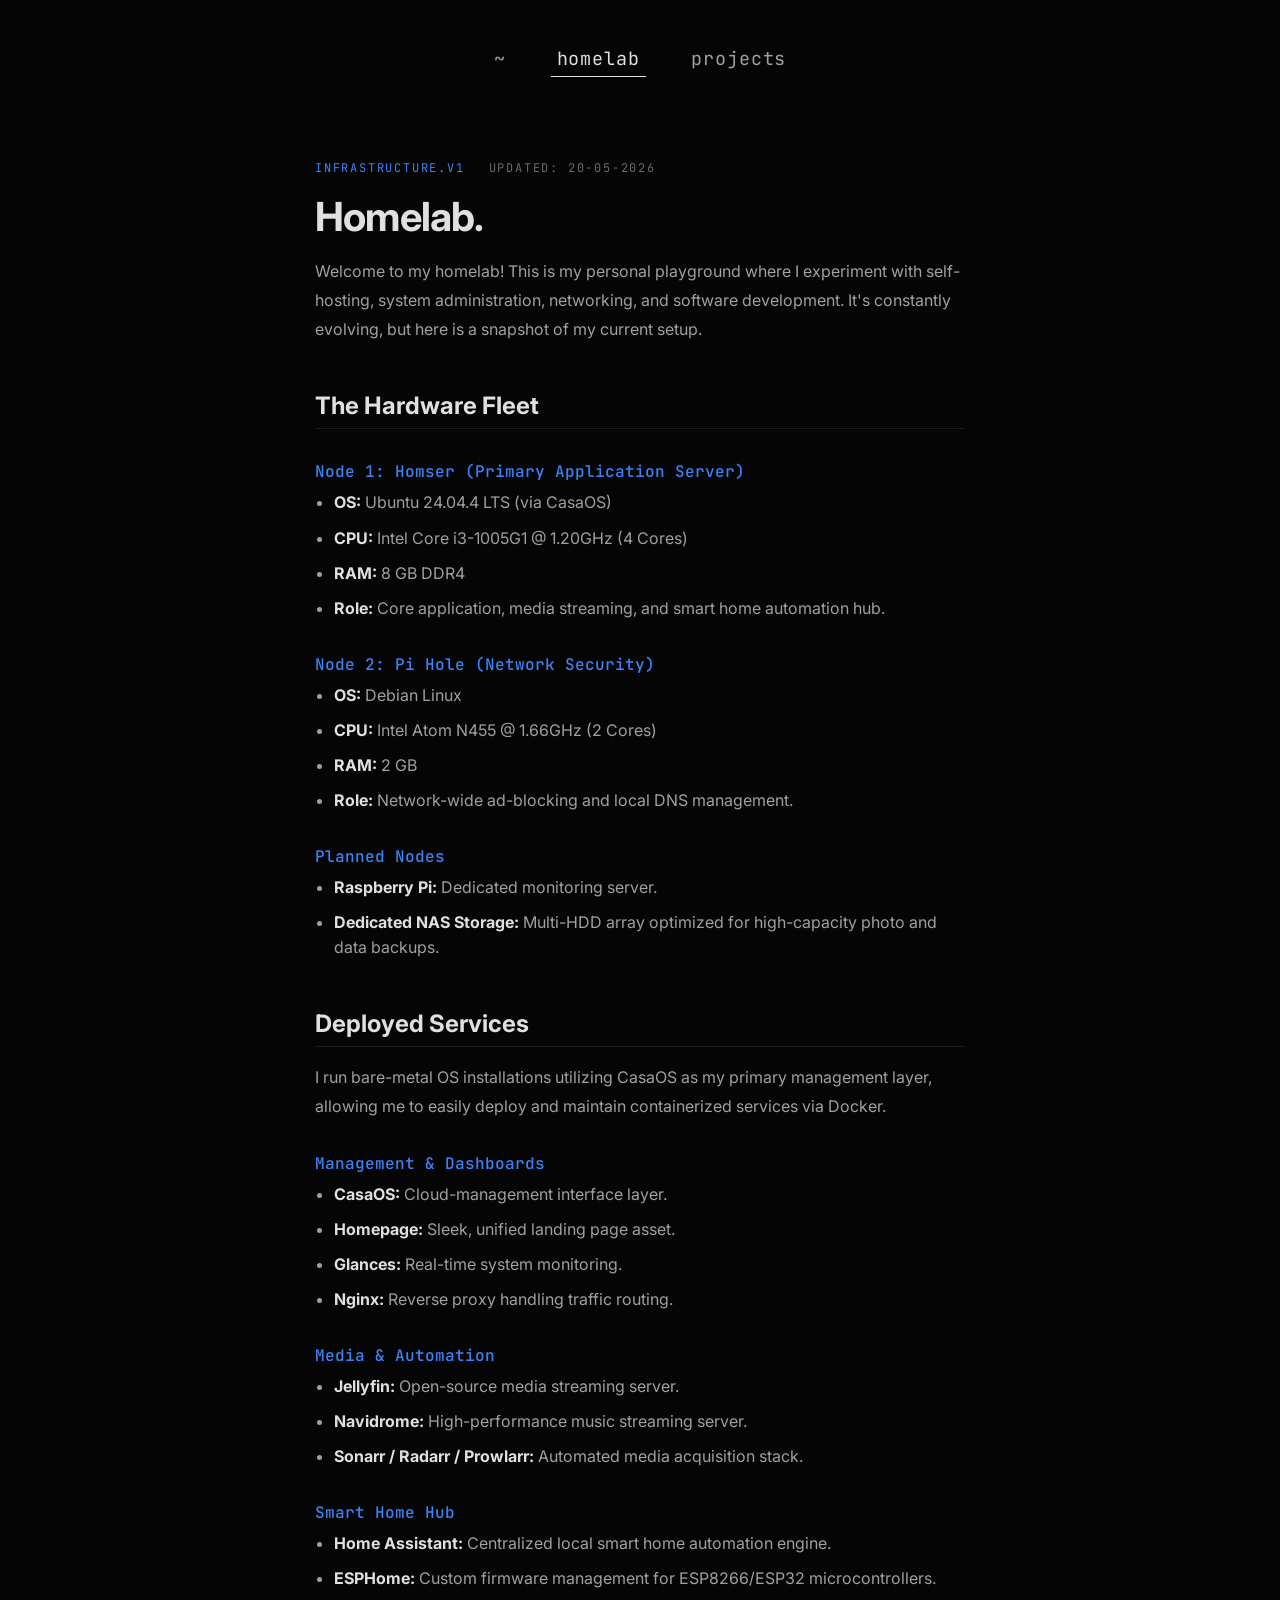
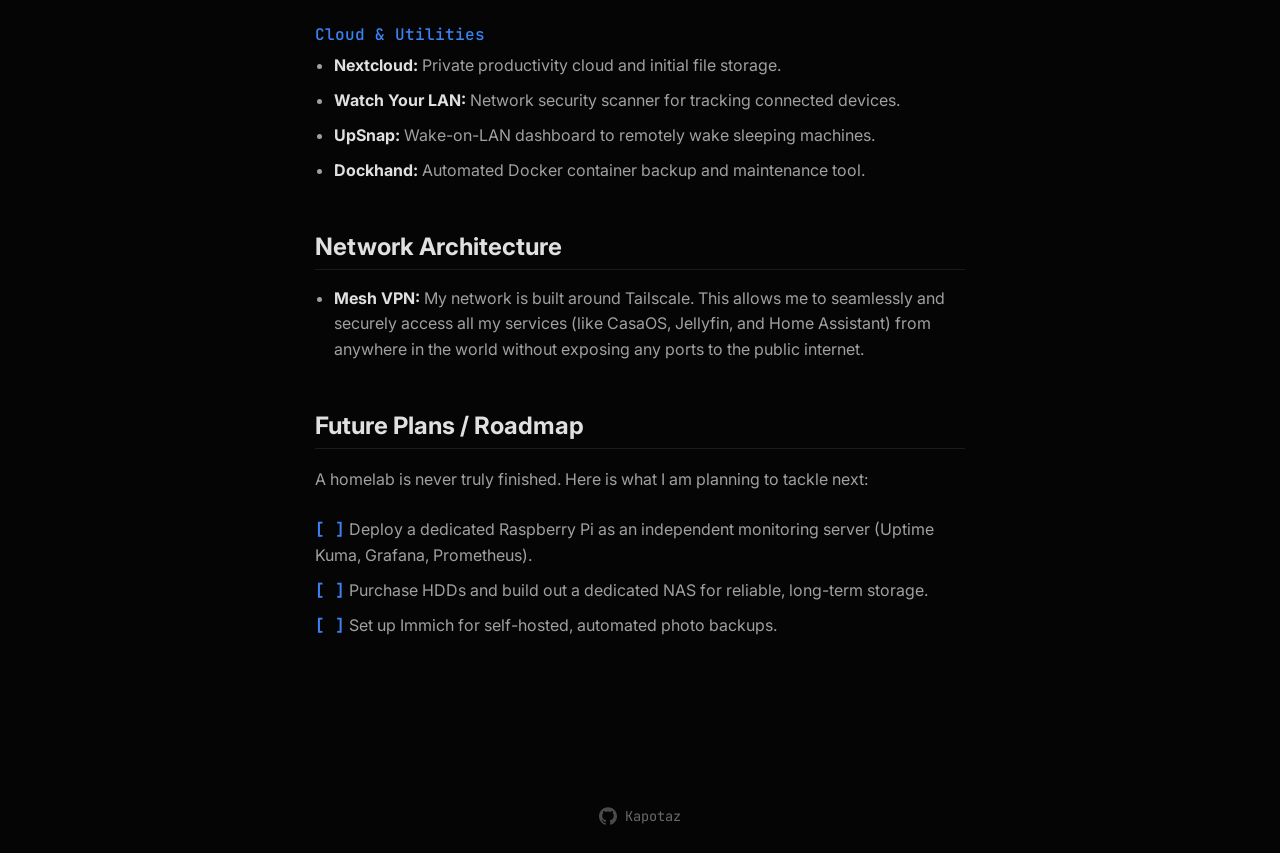
==== commit 03089f22: "Deleted emojis" ====
--- a/homelab.html
+++ b/homelab.html
@@ -33,7 +33,7 @@
         
         <p>Welcome to my homelab! This is my personal playground where I experiment with self-hosting, system administration, networking, and software development. It's constantly evolving, but here is a snapshot of my current setup.</p>
 
-        <h2>⚙️ The Hardware Fleet</h2>
+        <h2>The Hardware Fleet</h2>
 
         <h3>Node 1: Homser (Primary Application Server)</h3>
         <ul>
@@ -57,7 +57,7 @@
             <li><strong>Dedicated NAS Storage:</strong> Multi-HDD array optimized for high-capacity photo and data backups.</li>
         </ul>
 
-        <h2>🐳 Deployed Services</h2>
+        <h2>Deployed Services</h2>
         <p>I run bare-metal OS installations utilizing CasaOS as my primary management layer, allowing me to easily deploy and maintain containerized services via Docker.</p>
 
         <h3>Management & Dashboards</h3>
@@ -89,12 +89,12 @@
             <li><strong>Dockhand:</strong> Automated Docker container backup and maintenance tool.</li>
         </ul>
 
-        <h2>🖧 Network Architecture</h2>
+        <h2>Network Architecture</h2>
         <ul>
             <li><strong>Mesh VPN:</strong> My network is built around Tailscale. This allows me to seamlessly and securely access all my services (like CasaOS, Jellyfin, and Home Assistant) from anywhere in the world without exposing any ports to the public internet.</li>
         </ul>
 
-        <h2>🚀 Future Plans / Roadmap</h2>
+        <h2>Future Plans / Roadmap</h2>
         <p>A homelab is never truly finished. Here is what I am planning to tackle next:</p>
         <ul style="list-style-type: none; padding-left: 0;">
             <li><span class="mono-check">[ ]</span> Deploy a dedicated Raspberry Pi as an independent monitoring server (Uptime Kuma, Grafana, Prometheus).</li>
